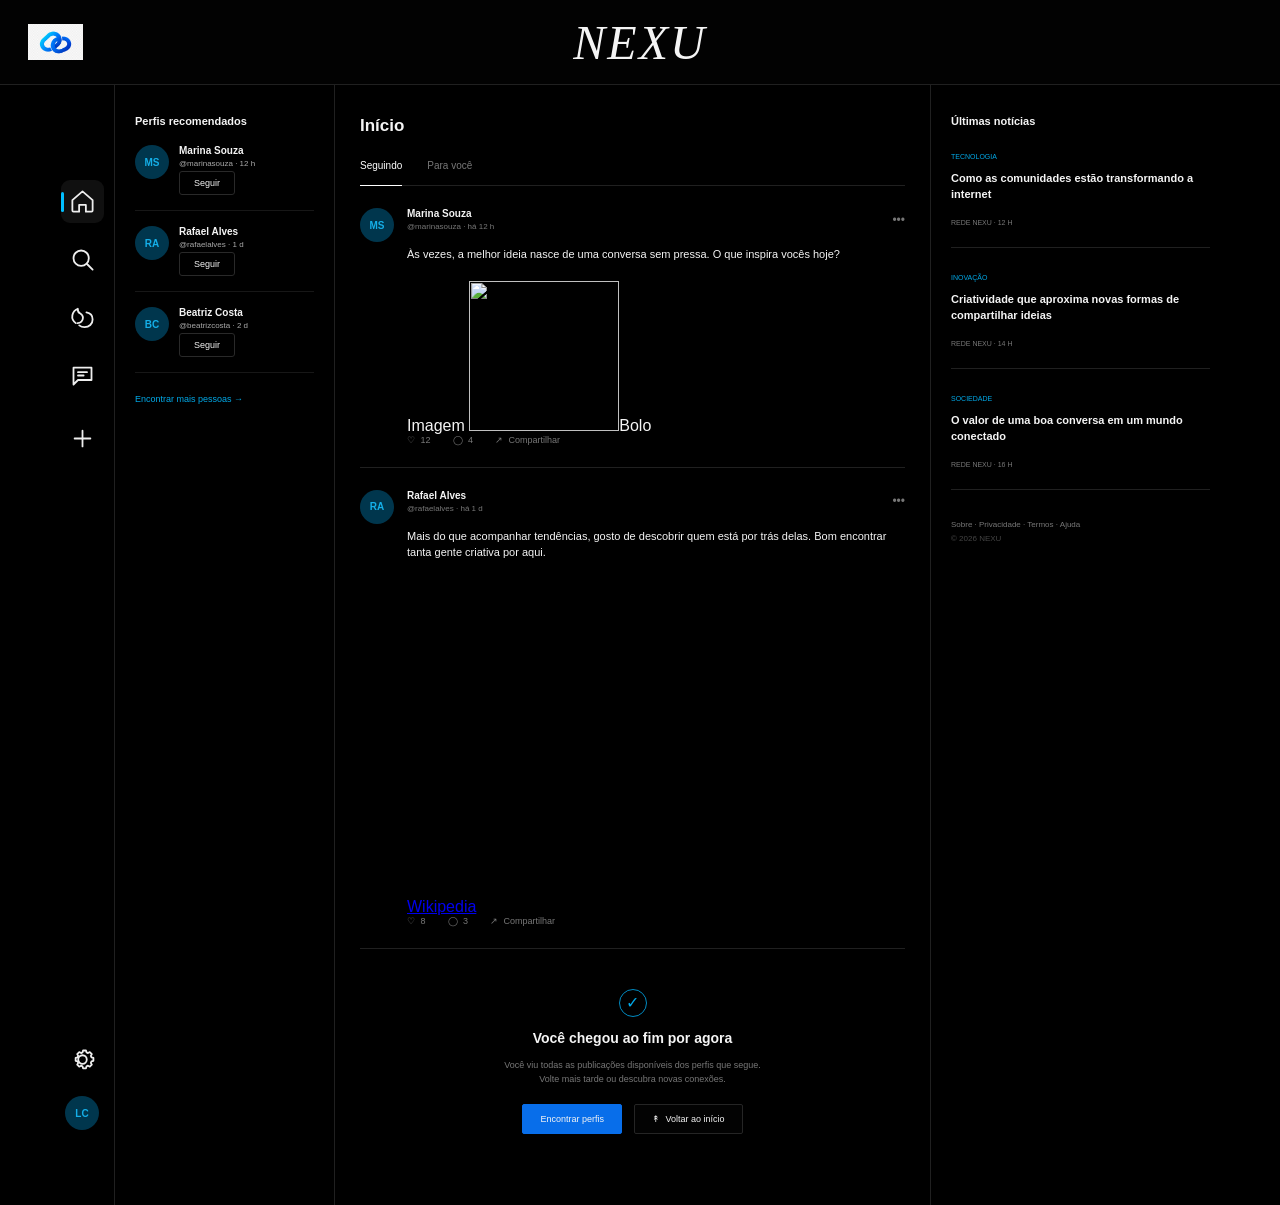
==== nexu-site-3-html/nexu-site-v2/index.html @ 4876ddcd "Initial commit Created from https://vercel.com/new" ====
<!DOCTYPE html>
<html lang="pt-BR">
<head>
  <meta charset="UTF-8">
  <meta name="viewport" content="width=device-width, initial-scale=1.0">
  <title>NEXU — Rede Social</title>
  <!-- colocar icone -->
  <link rel="icon" type="image/png" href="./logo.png">
  <link rel="stylesheet" href="style.css">
  <a href="#inicio" class="logo"></a>
</head>
<body>
  <!-- colocar icone -->
  <header class="topbar">
    <div class="brand-mark" aria-label="Nexu">
        <img src="./logo.png" alt="Logo NEXU">
    </div>
    <div class="brand">NEXU</div>
  </header>

  <div class="layout">
    <aside class="sidebar">
      <nav class="main-nav">
        <a class="nav-btn active" href="index.html" data-page="home" title="Início" aria-label="Início">
          <svg viewBox="0 0 24 24"><path d="M3 10.8 12 3l9 7.8v9.2a1 1 0 0 1-1 1h-5v-6H9v6H4a1 1 0 0 1-1-1z"/></svg>
        </a>
        <button class="nav-btn" data-page="search" title="Pesquisar" aria-label="Pesquisar">
          <svg viewBox="0 0 24 24"><circle cx="10.8" cy="10.8" r="6.8"/><path d="m16 16 5 5"/></svg>
        </button>
        <a class="nav-btn" href="comunidades.html" data-page="communities" title="Comunidades" aria-label="Comunidades">
          <svg viewBox="0 0 24 24"><path d="M6 17c-2.3-1.7-3.5-4.2-3-7 .5-2.7 2.3-4.8 4.8-5.8-.2 2.2.6 3.4 2.2 4.2 1.5.8 2.4 2.1 2.4 3.9 0 2.6-2.1 4.7-4.7 4.7"/><path d="M15.5 7.5c3.4.6 5.5 3.2 5.5 6.2 0 4.1-3.1 6.8-7.2 6.8-1.8 0-3.4-.5-4.7-1.5"/></svg>
        </a>
        <a class="nav-btn" href="mensagens.html" data-page="messages" title="Mensagens" aria-label="Mensagens">
          <svg viewBox="0 0 24 24"><path d="M4 5h16v11H8l-4 4z"/><path d="M8 9h8M8 12h5"/></svg>
        </a>
        <button class="nav-btn plus" data-page="create" title="Criar publicação" aria-label="Criar publicação">
          <svg viewBox="0 0 24 24"><path d="M12 5v14M5 12h14"/></svg>
        </button>
      </nav>

      <div class="sidebar-bottom">
        <button class="nav-btn" data-page="settings" title="Configurações" aria-label="Configurações">
          <svg viewBox="0 0 24 24"><path d="M12 8.2a3.8 3.8 0 1 0 0 7.6 3.8 3.8 0 0 0 0-7.6Z"/><path d="m19.4 15 .9 1.6-1.8 1.8-1.6-.9-1.3.6-.5 1.7h-2.6l-.5-1.7-1.3-.6-1.6.9-1.8-1.8.9-1.6-.6-1.3-1.7-.5v-2.6l1.7-.5.6-1.3-.9-1.6 1.8-1.8 1.6.9 1.3-.6.5-1.7h2.6l.5 1.7 1.3.6 1.6-.9 1.8 1.8-.9 1.6.6 1.3 1.7.5v2.6l-1.7.5z"/></svg>
        </button>
        <div class="avatar avatar-user">LC</div>
      </div>
    </aside>

    <aside class="recommendations">
      <h3>Perfis recomendados</h3>

      <div class="profile">
        <div class="avatar">MS</div>
        <div class="profile-info">
          <strong>Marina Souza</strong>
          <span>@marinasouza · 12 h</span>
          <button>Seguir</button>
        </div>
      </div>

      <div class="profile">
        <div class="avatar">RA</div>
        <div class="profile-info">
          <strong>Rafael Alves</strong>
          <span>@rafaelalves · 1 d</span>
          <button>Seguir</button>
        </div>
      </div>

      <div class="profile">
        <div class="avatar">BC</div>
        <div class="profile-info">
          <strong>Beatriz Costa</strong>
          <span>@beatrizcosta · 2 d</span>
          <button>Seguir</button>
        </div>
      </div>

      <a class="more-link" href="#">Encontrar mais pessoas →</a>
    </aside>

    <main class="content">
      <section id="page-home" class="page active-page">
      <h2>Início</h2>

      <div class="tabs">
        <button class="tab active">Seguindo</button>
        <button class="tab">Para você</button>
      </div>

      <article class="post">
        <div class="avatar">MS</div>
        <div class="post-body">
          <div class="post-head">
            <div>
              <strong>Marina Souza</strong>
              <span>@marinasouza · há 12 h</span>
            </div>
            <button class="dots">•••</button>
          </div>
          <p>Às vezes, a melhor ideia nasce de uma conversa sem pressa. O que inspira vocês hoje?</p>
          Imagem
          <img src="https://areademulher.r7.com/wp-content/uploads/2020/04/como-fazer-bolo-receitas-simples-e-melhores-dicas-para-um-bolo-fofinho-1.jpg" alt="" height="150" width="150">Bolo</img><!-- alt serve para -->
          <!-- Video 
          <video src="" height="" width=""controls poster="">
          </video> -->

          <div class="post-actions">
            <button>♡ <span>12</span></button>
            <button>◯ <span>4</span></button>
            <button>↗ <span>Compartilhar</span></button>
          </div>
        </div>
      </article>

      <article class="post">
        <div class="avatar">RA</div>
        <div class="post-body">
          <div class="post-head">
            <div>
              <strong>Rafael Alves</strong>
              <span>@rafaelalves · há 1 d</span>
            </div>
            <button class="dots">•••</button>
          </div>
          <p>Mais do que acompanhar tendências, gosto de descobrir quem está por trás delas. Bom encontrar tanta gente criativa por aqui.</p>
          <iframe width="460" height="315" src="https://www.youtube.com/embed/L5iQ7WghEuM?si=6X_6wtij61qlppow&amp;controls=0" title="YouTube video player" frameborder="0" allow="accelerometer; autoplay; clipboard-write; encrypted-media; gyroscope; picture-in-picture; web-share" referrerpolicy="strict-origin-when-cross-origin" allowfullscreen></iframe>
          <a href="https://youtu.be/L5iQ7WghEuM?si=5yor7jtUPCg5--Iv">Wikipedia</a>
          <div class="post-actions">
            <button>♡ <span>8</span></button>
            <button>◯ <span>3</span></button>
            <button>↗ <span>Compartilhar</span></button>
          </div>
        </div>
      </article>

      <section class="end-feed">
        <div class="check">✓</div>
        <h3>Você chegou ao fim por agora</h3>
        <p>Você viu todas as publicações disponíveis dos perfis que segue.<br>Volte mais tarde ou descubra novas conexões.</p>
        <div>
          <button class="primary">Encontrar perfis</button>
          <button class="secondary">↟ &nbsp;Voltar ao início</button>
        </div>
      </section>
      </section>

      <section id="page-search" class="page">
        <h2>Busca</h2>
        <form class="search-form" id="searchForm">
          <svg viewBox="0 0 24 24"><circle cx="10.8" cy="10.8" r="6.8"/><path d="m16 16 5 5"/></svg>
          <input id="searchInput" type="text" value="fotografia noturna em marte" aria-label="Pesquisar">
          <button type="button" id="clearSearch" aria-label="Limpar busca">×</button>
        </form>
        <div class="search-tabs"><button class="search-tab active">Tudo</button><button class="search-tab">Perfis</button><button class="search-tab">Publicações</button></div>
        <div class="no-results">
          <div class="search-empty-icon"><svg viewBox="0 0 24 24"><circle cx="10.8" cy="10.8" r="6.8"/><path d="m16 16 5 5M9 9l4 4M13 9l-4 4"/></svg></div>
          <h3>Nenhum resultado encontrado</h3>
          <p>Não encontramos perfis ou publicações para <span id="searchedTerm">“fotografia noturna em marte”</span>. Tente<br>outros termos para continuar explorando.</p>
          <button class="primary adjust-search" id="adjustSearch"><span>⌕</span> Ajustar busca</button>
        </div>
        <div class="search-help"><h3>Uma busca diferente pode ajudar</h3><p>Confira a escrita dos termos. Use palavras mais simples ou busque pelo nome de um perfil.</p><div class="suggestions"><button data-term="Fotografia">Fotografia</button><button data-term="Criatividade">Criatividade</button><button data-term="Tecnologia">Tecnologia</button></div></div>
      </section>


      <section id="page-placeholder" class="page placeholder-page"><h2 id="placeholder-title">Criar publicação</h2><div class="placeholder-card"><div class="placeholder-symbol">N</div><h3>Área do projeto NEXU</h3><p>Esta área pode receber novas funções futuramente.</p></div></section>
    </main>

    <aside class="news">
      <h3>Últimas notícias</h3>

      <article class="news-item">
        <span>TECNOLOGIA</span>
        <h4>Como as comunidades estão transformando a internet</h4>
        <small>REDE NEXU · 12 H</small>
      </article>

      <article class="news-item">
        <span>INOVAÇÃO</span>
        <h4>Criatividade que aproxima novas formas de compartilhar ideias</h4>
        <small>REDE NEXU · 14 H</small>
      </article>

      <article class="news-item">
        <span>SOCIEDADE</span>
        <h4>O valor de uma boa conversa em um mundo conectado</h4>
        <small>REDE NEXU · 16 H</small>
      </article>

      <footer>Sobre · Privacidade · Termos · Ajuda<br><span>© 2026 NEXU</span></footer>
    </aside>
  </div>

  <script src="script.js"></script>
</body>
</html>
---- nexu-site-3-html/nexu-site-v2/style.css ----
*{
    box-sizing:border-box;
    margin:0;
    padding:0}
:root{
    --bg:#000;
    --panel:#030303;
    --line:#202020;
    --text:#f4f4f4;
    --muted:#858585;
    --blue:#087cff;
    --cyan:#00a9e8}
body{
    background:var(--bg);
    color:var(--text);
    font-family:Arial,Helvetica,sans-serif;
    min-height:100vh}
button,input{
    font:inherit}
button{
    background:none;
    border:0;
    color:inherit;
    cursor:pointer}
.topbar{
    height:85px;
    border-bottom:1px solid var(--line);
    display:flex;
    align-items:center;
    justify-content:center;
    background:#020202;
    position:relative}
.brand{
    font-family:"Brush Script MT","Segoe Script",cursive;
    font-size:48px;
    font-style:italic;
    letter-spacing:2px}
.brand-mark{
    position:absolute;
    left:28px;
    width:55px;
    height:40px}
    
/* Icone */
/* Área da imagem */
.brand-mark {
    position: absolute;
    left: 28px;
    width: 55px;
    height: 40px;
}
/* Imagem da logo */
.brand-mark img {
    display: block;
    width: 100%;
    height: 100%;
    object-fit: contain;
}

.brand-mark span:first-child{
    left:0;
    top:3px}
.brand-mark span:last-child{
    right:0;
    top:9px;
    transform:rotate(25deg)}
.layout{
    width:min(1180px,100%);
    margin:0 auto;
    display:grid;
    grid-template-columns:65px 220px minmax(480px,1fr) 300px;
    min-height:calc(100vh - 85px)}
.sidebar{
    border-right:1px solid var(--line);
    display:flex;
    flex-direction:column;
    justify-content:space-between;
    padding:95px 10px 75px}
.main-nav,.sidebar-bottom{
    display:flex;
    align-items:center;
    flex-direction:column;
    gap:15px}
.nav-btn{
    width:43px;
    height:43px;
    display:grid;
    place-items:center;
    border-radius:9px;
    position:relative}
.nav-btn:hover,.nav-btn.active{
    background:#101010}
.nav-btn.active:before{
    content:"";
    position:absolute;
    left:0;
    width:3px;
    height:20px;
    background:#00bfff;
    border-radius:2px}
.nav-btn svg{
    width:27px;
    height:27px;
    fill:none;
    stroke:#eee;
    stroke-width:1.6;
    stroke-linecap:round;
    stroke-linejoin:round}
.nav-btn.plus{
    margin-top:5px}
.avatar{
    width:34px;
    height:34px;
    flex:0 0 34px;
    border-radius:50%;
    display:grid;
    place-items:center;
    background:#00364d;
    color:#14afe8;
    font-size:10px;
    font-weight:bold}
avatar-user{
    background:#00334b}
.recommendations{
    border-right:1px solid var(--line);
    padding:30px 20px}
.recommendations h3,.news>h3{
    font-size:11px;
    margin-bottom:18px;
    font-weight:600}
.profile{
    display:flex;
    gap:10px;
    padding-bottom:15px;
    margin-bottom:15px;
    border-bottom:1px solid #171717}
.profile-info{
     min-width:0}
.profile-info strong{
    display:block;
    font-size:10px}
.profile-info span{
    display:block;
    color:#aaa;
    font-size:8px;
    margin:3px 0}
.profile-info small{
    display:block;
    color:#777;
    font-size:7px;
    margin:5px 0 9px}
.profile-info button{
    border:1px solid #292929;
    padding:6px 14px;
    font-size:9px;
    border-radius:3px}
.more-link{
    color:#00a9e8;
    font-size:9px;
    text-decoration:none}
.content{
    padding:31px 25px;
    min-width:0}
.page{
    display:none}
.active-page{
    display:block}
.content h2{
    font-size:17px;
    margin-bottom:24px}
.tabs{
    display:flex;
    gap:25px;
    border-bottom:1px solid var(--line)}
.tab{
    color:#777;
    font-size:10px;
    padding-bottom:14px;
    position:relative}
.tab.active{
    color:white}
.tab.active:after{
    content:"";
    position:absolute;
    left:0;
    right:0;
    bottom:-1px;
    height:1px;
    background:#fff}
.post{
    display:flex;
    gap:13px;
    padding:22px 0;
    border-bottom:1px solid var(--line)}
.post-body{
    min-width:0;
    width:100%}
.post-head{
    display:flex;
    justify-content:space-between;
    gap:10px}
.post-head strong{
    display:block;
    font-size:10px}
.post-head span{
    display:block;
    color:#777;
    font-size:8px;
    margin-top:3px}
.dots{
    color:#777;
    font-size:12px}
.post p{
    margin:15px 0 18px;
    font-size:11px;
    line-height:1.5}


/* Ações das publicações */
.post-actions {
    display: flex;
    gap: 22px;
}

.post-actions button {
    color: #777;
    font-size: 9px;
}

.post-actions .like.liked {
    color: #00a9e8;
}

.post-actions span {
    margin-left: 3px;
}

/* Final do feed */
.end-feed {
    text-align: center;
    padding: 40px 10px;
}

.check {
    width: 28px;
    height: 28px;
    border: 1px solid #008bc2;
    color: #00a9e8;
    border-radius: 50%;
    margin: 0 auto 13px;
    display: grid;
    place-items: center;
}

.end-feed h3 {
    font-size: 14px;
    margin-bottom: 12px;
}

.end-feed p {
    color: #777;
    font-size: 9px;
    line-height: 1.6;
    margin-bottom: 18px;
}

/* Botões */
.primary,
.secondary {
    padding: 9px 17px;
    font-size: 9px;
    border: 1px solid #252525;
    border-radius: 2px;
}

.primary {
    background: #086eea;
    border-color: #086eea;
    margin-right: 8px;
}

.secondary {
    background: #030303;
}

/* Notícias */
.news {
    border-left: 1px solid var(--line);
    padding: 30px 20px;
}

.news-item {
    padding: 0 0 18px;
    margin-bottom: 18px;
    border-bottom: 1px solid var(--line);
}

.news-item span {
    color: #00a9e8;
    font-size: 7px;
}

.news-item h4 {
    font-size: 11px;
    line-height: 1.45;
    margin: 8px 0;
}

.news-item small {
    color: #777;
    font-size: 7px;
}

.news footer {
    color: #777;
    font-size: 8px;
    line-height: 1.8;
    margin-top: 28px;
}

.news footer span {
    color: #444;
}

/* Formulário de pesquisa */
.search-form {
    height: 36px;
    border: 1px solid #252525;
    display: flex;
    align-items: center;
    padding: 0 11px;
    margin-bottom: 18px;
}

.search-form svg {
    width: 16px;
    height: 16px;
    fill: none;
    stroke: #888;
    stroke-width: 1.5;
    margin-right: 10px;
}

.search-form input {
    flex: 1;
    min-width: 0;
    background: transparent;
    border: 0;
    outline: 0;
    color: #ddd;
    font-size: 10px;
}

.search-form button {
    font-size: 17px;
    color: #777;
    padding-left: 10px;
}

/* Abas da pesquisa */
.search-tabs {
    display: flex;
    gap: 24px;
    border-bottom: 1px solid var(--line);
}

.search-tab {
    color: #777;
    font-size: 9px;
    padding: 0 0 12px;
    position: relative;
}

.search-tab.active {
    color: #fff;
}

.search-tab.active:after {
    content: "";
    position: absolute;
    bottom: -1px;
    left: 0;
    right: 0;
    height: 1px;
    background: #00bfff;
}

/* Nenhum resultado encontrado */
.no-results {
    text-align: center;
    padding: 60px 15px 64px;
    border-bottom: 1px solid var(--line);
}

.search-empty-icon {
    width: 50px;
    height: 50px;
    border-radius: 50%;
    background: #002d3e;
    margin: 0 auto 18px;
    display: grid;
    place-items: center;
}

.search-empty-icon svg {
    width: 22px;
    height: 22px;
    fill: none;
    stroke: #00bfff;
    stroke-width: 1.3;
    stroke-linecap: round;
}

.no-results h3 {
    font-size: 18px;
    margin-bottom: 12px;
}

.no-results p {
    font-size: 10px;
    color: #777;
    line-height: 1.55;
    margin-bottom: 15px;
}

.adjust-search {
    margin: 0;
}

.adjust-search span {
    font-size: 15px;
    vertical-align: -1px;
}

/* Ajuda da pesquisa */
.search-help {
    padding: 30px 16px;
}

.search-help h3 {
    font-size: 11px;
    margin-bottom: 9px;
}

.search-help p {
    font-size: 9px;
    color: #777;
    margin-bottom: 14px;
}

.suggestions {
    display: flex;
    gap: 7px;
}

.suggestions button {
    border: 1px solid #292929;
    padding: 8px 14px;
    font-size: 9px;
}

.suggestions button:hover {
    border-color: #00a9e8;
}

/* Páginas provisórias */
.placeholder-page {
    padding-top: 20px;
}

.placeholder-card {
    text-align: center;
    border: 1px solid #181818;
    padding: 70px 20px;
}

.placeholder-symbol {
    width: 48px;
    height: 48px;
    border: 1px solid #006b8e;
    border-radius: 50%;
    display: grid;
    place-items: center;
    margin: 0 auto 18px;
    color: #00a9e8;
}

.placeholder-card h3 {
    font-size: 15px;
    margin-bottom: 8px;
}

.placeholder-card p {
    color: #777;
    font-size: 10px;
}

/* Responsividade: telas médias */
@media (max-width: 1000px) {
    .layout {
        grid-template-columns: 60px 190px minmax(400px, 1fr);
    }

    .news {
        display: none;
    }
}

/* Responsividade: celulares */
@media (max-width: 650px) {
    .topbar {
        height: 60px;
    }

    .brand {
        font-size: 35px;
    }

    .brand-mark {
        left: 15px;
        transform: scale(.8);
    }

    .layout {
        display: block;
        min-height: auto;
    }

    .sidebar {
        position: fixed;
        z-index: 10;
        left: 0;
        bottom: 0;
        right: 0;
        height: 60px;
        border: 0;
        border-top: 1px solid var(--line);
        background: #030303;
        padding: 6px 10px;
        flex-direction: row;
        justify-content: center;
    }

    .main-nav,
    .sidebar-bottom {
        flex-direction: row;
        gap: 4px;
    }

    .sidebar-bottom .nav-btn:first-child {
        display: none;
    }

    .recommendations {
        display: none;
    }

    .content {
        padding: 24px 18px 85px;
    }
}
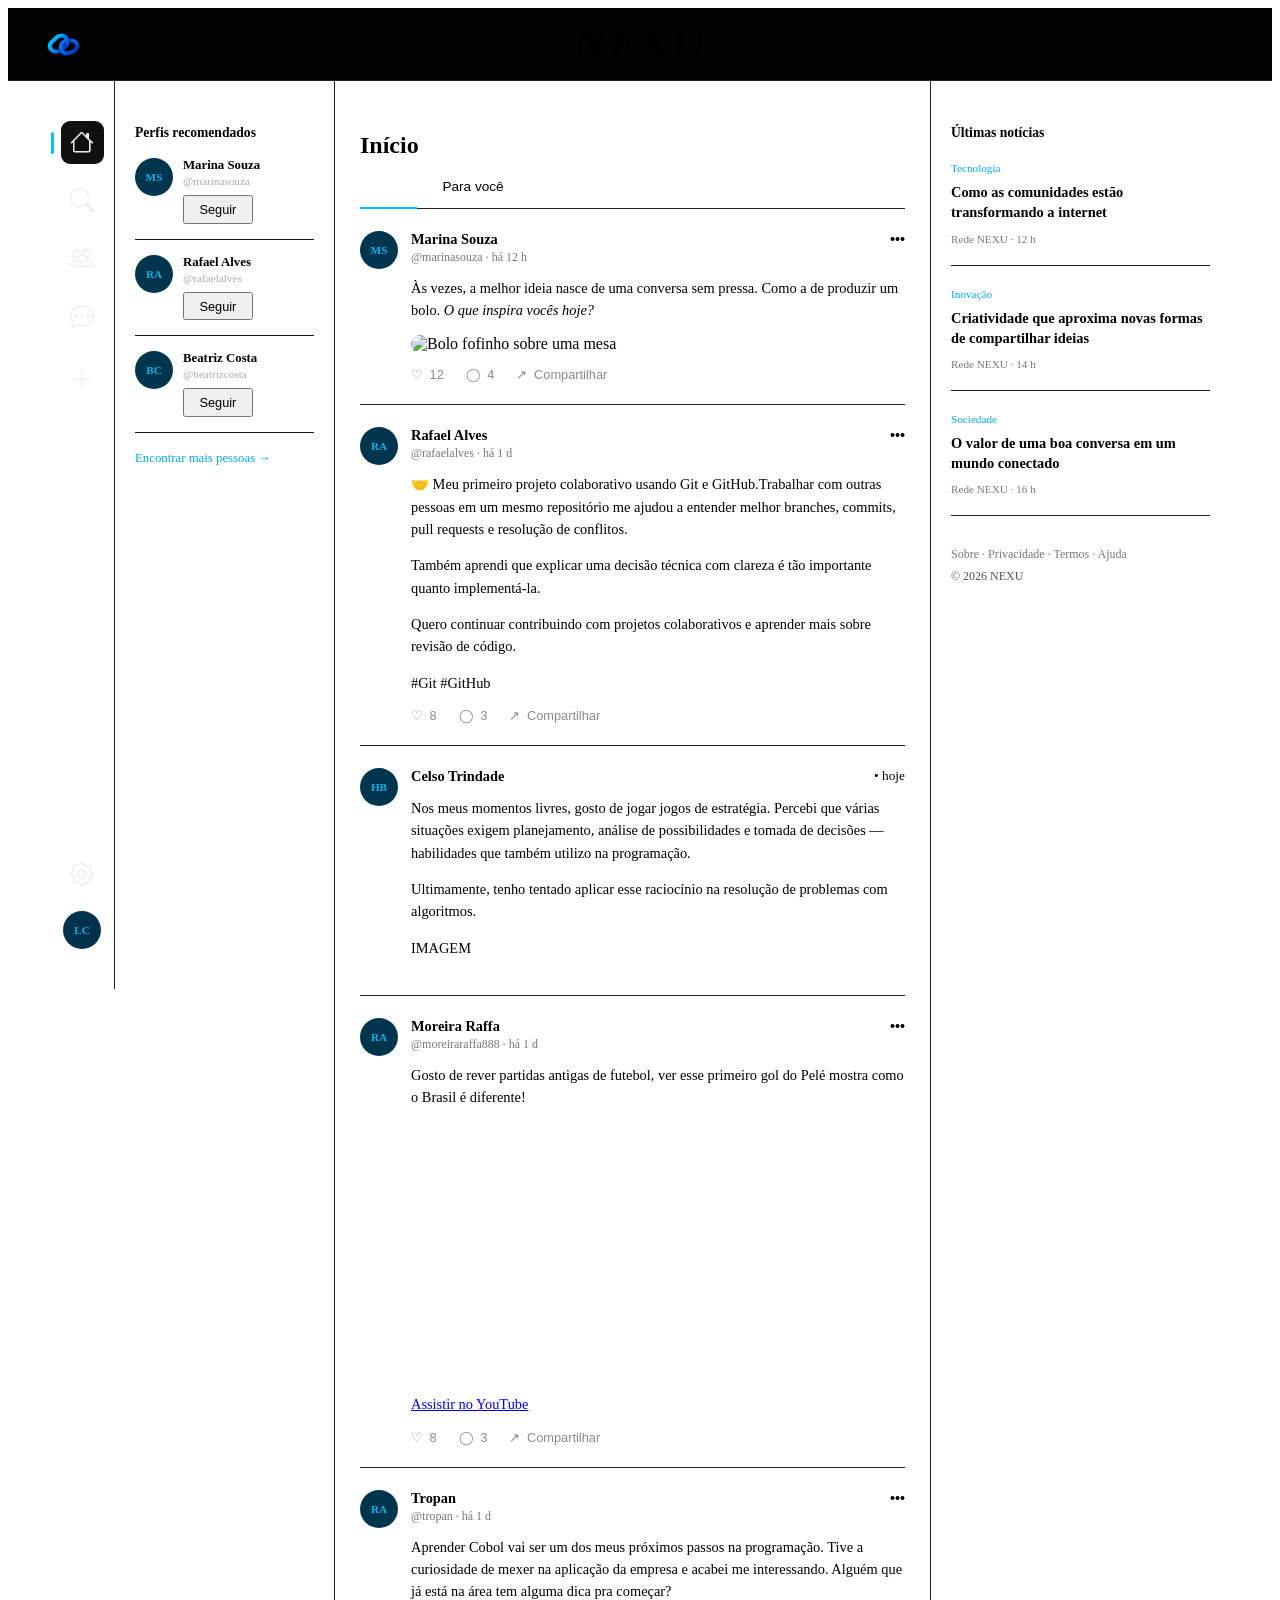
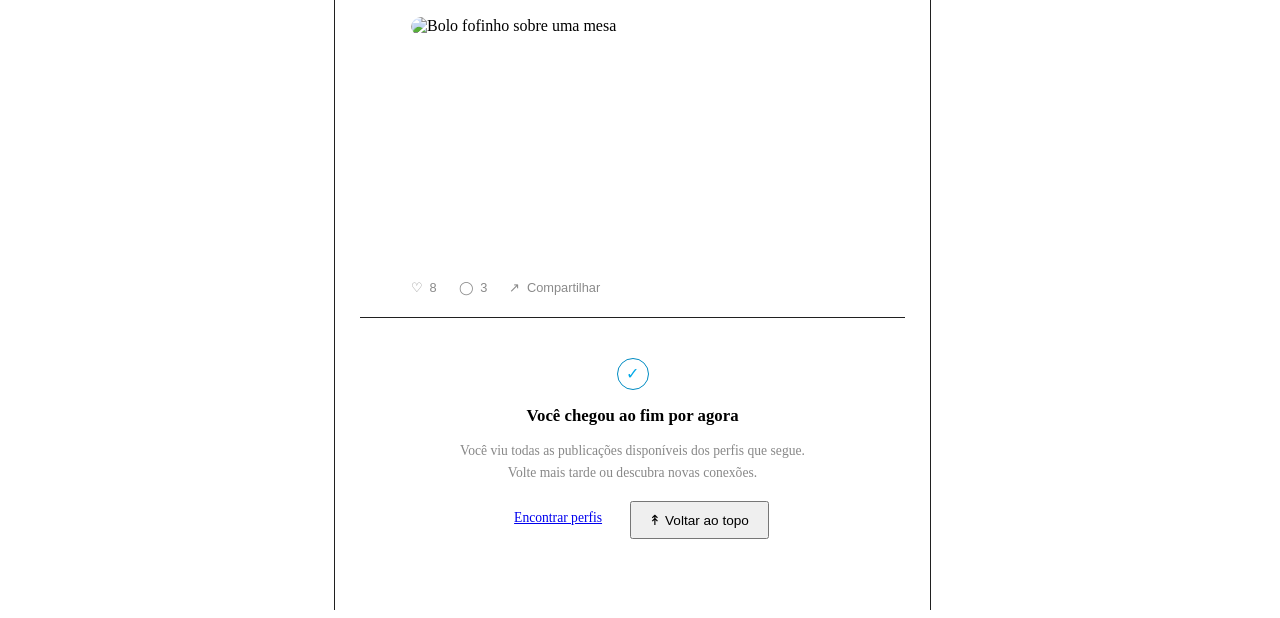
==== commit 6865751f: "Add files via upload" ====
--- a/nexu-site-3-html/nexu-site-v2/index.html
+++ b/nexu-site-3-html/nexu-site-v2/index.html
@@ -1,48 +1,48 @@
 <!DOCTYPE html>
-<html lang="pt-BR">
+<html lang="pt-BR" data-theme="dark">
 <head>
   <meta charset="UTF-8">
   <meta name="viewport" content="width=device-width, initial-scale=1.0">
   <title>NEXU — Rede Social</title>
-  <!-- colocar icone -->
-  <link rel="icon" type="image/png" href="./logo.png">
+  <link rel="icon" type="image/png" href="./img/logo.png">
+  <link rel="stylesheet" href="https://cdn.jsdelivr.net/npm/@picocss/pico@2.0.6/css/pico.min.css">
+  <link rel="stylesheet" href="https://cdn.jsdelivr.net/npm/bootstrap-icons@1.11.3/font/bootstrap-icons.min.css">
   <link rel="stylesheet" href="style.css">
-  <a href="#inicio" class="logo"></a>
 </head>
 <body>
-  <!-- colocar icone -->
   <header class="topbar">
-    <div class="brand-mark" aria-label="Nexu">
-        <img src="./logo.png" alt="Logo NEXU">
-    </div>
-    <div class="brand">NEXU</div>
+    <a class="brand-mark" href="index.html#inicio" aria-label="NEXU — ir para o início">
+      <img src="./img/logo.png" alt="Logo NEXU" onerror="this.style.display='none'">
+    </a>
+    <!-- <div class="brand">NEXU</div> -->
+    <h1 class="brand">NEXU</h1> 
   </header>
 
   <div class="layout">
     <aside class="sidebar">
-      <nav class="main-nav">
-        <a class="nav-btn active" href="index.html" data-page="home" title="Início" aria-label="Início">
-          <svg viewBox="0 0 24 24"><path d="M3 10.8 12 3l9 7.8v9.2a1 1 0 0 1-1 1h-5v-6H9v6H4a1 1 0 0 1-1-1z"/></svg>
-        </a>
-        <button class="nav-btn" data-page="search" title="Pesquisar" aria-label="Pesquisar">
-          <svg viewBox="0 0 24 24"><circle cx="10.8" cy="10.8" r="6.8"/><path d="m16 16 5 5"/></svg>
-        </button>
-        <a class="nav-btn" href="comunidades.html" data-page="communities" title="Comunidades" aria-label="Comunidades">
-          <svg viewBox="0 0 24 24"><path d="M6 17c-2.3-1.7-3.5-4.2-3-7 .5-2.7 2.3-4.8 4.8-5.8-.2 2.2.6 3.4 2.2 4.2 1.5.8 2.4 2.1 2.4 3.9 0 2.6-2.1 4.7-4.7 4.7"/><path d="M15.5 7.5c3.4.6 5.5 3.2 5.5 6.2 0 4.1-3.1 6.8-7.2 6.8-1.8 0-3.4-.5-4.7-1.5"/></svg>
-        </a>
-        <a class="nav-btn" href="mensagens.html" data-page="messages" title="Mensagens" aria-label="Mensagens">
-          <svg viewBox="0 0 24 24"><path d="M4 5h16v11H8l-4 4z"/><path d="M8 9h8M8 12h5"/></svg>
-        </a>
-        <button class="nav-btn plus" data-page="create" title="Criar publicação" aria-label="Criar publicação">
-          <svg viewBox="0 0 24 24"><path d="M12 5v14M5 12h14"/></svg>
-        </button>
+      <nav class="main-nav" aria-label="Navegação principal">
+        <a class="nav-btn" href="index.html#inicio" data-nav="home" title="Início" aria-label="Início">
+          <i class="bi bi-house"></i>
+        </a>
+        <a class="nav-btn" href="busca.html" data-nav="search" title="Pesquisar" aria-label="Pesquisar">
+          <i class="bi bi-search"></i>
+        </a>
+        <a class="nav-btn" href="comunidades.html" data-nav="communities" title="Comunidades" aria-label="Comunidades">
+          <i class="bi bi-people"></i>
+        </a>
+        <a class="nav-btn" href="mensagens.html" data-nav="messages" title="Mensagens" aria-label="Mensagens">
+          <i class="bi bi-chat-dots"></i>
+        </a>
+        <a class="nav-btn plus" href="index.html#criar" data-nav="create" title="Criar publicação" aria-label="Criar publicação">
+          <i class="bi bi-plus-lg"></i>
+        </a>
       </nav>
 
       <div class="sidebar-bottom">
-        <button class="nav-btn" data-page="settings" title="Configurações" aria-label="Configurações">
-          <svg viewBox="0 0 24 24"><path d="M12 8.2a3.8 3.8 0 1 0 0 7.6 3.8 3.8 0 0 0 0-7.6Z"/><path d="m19.4 15 .9 1.6-1.8 1.8-1.6-.9-1.3.6-.5 1.7h-2.6l-.5-1.7-1.3-.6-1.6.9-1.8-1.8.9-1.6-.6-1.3-1.7-.5v-2.6l1.7-.5.6-1.3-.9-1.6 1.8-1.8 1.6.9 1.3-.6.5-1.7h2.6l.5 1.7 1.3.6 1.6-.9 1.8 1.8-.9 1.6.6 1.3 1.7.5v2.6l-1.7.5z"/></svg>
-        </button>
-        <div class="avatar avatar-user">LC</div>
+        <a class="nav-btn" href="index.html#config" data-nav="settings" title="Configurações" aria-label="Configurações">
+          <i class="bi bi-gear"></i>
+        </a>
+        <div class="avatar avatar-user" title="Seu perfil">LC</div>
       </div>
     </aside>
 
@@ -53,8 +53,8 @@
         <div class="avatar">MS</div>
         <div class="profile-info">
           <strong>Marina Souza</strong>
-          <span>@marinasouza · 12 h</span>
-          <button>Seguir</button>
+          <span>@marinasouza</span>
+          <button class="follow-btn outline secondary">Seguir</button>
         </div>
       </div>
 
@@ -62,8 +62,8 @@
         <div class="avatar">RA</div>
         <div class="profile-info">
           <strong>Rafael Alves</strong>
-          <span>@rafaelalves · 1 d</span>
-          <button>Seguir</button>
+          <span>@rafaelalves</span>
+          <button class="follow-btn outline secondary">Seguir</button>
         </div>
       </div>
 
@@ -71,120 +71,177 @@
         <div class="avatar">BC</div>
         <div class="profile-info">
           <strong>Beatriz Costa</strong>
-          <span>@beatrizcosta · 2 d</span>
-          <button>Seguir</button>
-        </div>
-      </div>
-
-      <a class="more-link" href="#">Encontrar mais pessoas →</a>
+          <span>@beatrizcosta</span>
+          <button class="follow-btn outline secondary">Seguir</button>
+        </div>
+      </div>
+
+      <a class="more-link" href="index.html#busca">Encontrar mais pessoas →</a>
     </aside>
 
     <main class="content">
+      <!-- INÍCIO -->
       <section id="page-home" class="page active-page">
-      <h2>Início</h2>
-
-      <div class="tabs">
-        <button class="tab active">Seguindo</button>
-        <button class="tab">Para você</button>
-      </div>
-
-      <article class="post">
-        <div class="avatar">MS</div>
-        <div class="post-body">
-          <div class="post-head">
-            <div>
-              <strong>Marina Souza</strong>
-              <span>@marinasouza · há 12 h</span>
-            </div>
-            <button class="dots">•••</button>
-          </div>
-          <p>Às vezes, a melhor ideia nasce de uma conversa sem pressa. O que inspira vocês hoje?</p>
-          Imagem
-          <img src="https://areademulher.r7.com/wp-content/uploads/2020/04/como-fazer-bolo-receitas-simples-e-melhores-dicas-para-um-bolo-fofinho-1.jpg" alt="" height="150" width="150">Bolo</img><!-- alt serve para -->
-          <!-- Video 
-          <video src="" height="" width=""controls poster="">
-          </video> -->
-
-          <div class="post-actions">
-            <button>♡ <span>12</span></button>
-            <button>◯ <span>4</span></button>
-            <button>↗ <span>Compartilhar</span></button>
-          </div>
-        </div>
-      </article>
-
-      <article class="post">
-        <div class="avatar">RA</div>
-        <div class="post-body">
-          <div class="post-head">
-            <div>
-              <strong>Rafael Alves</strong>
-              <span>@rafaelalves · há 1 d</span>
-            </div>
-            <button class="dots">•••</button>
-          </div>
-          <p>Mais do que acompanhar tendências, gosto de descobrir quem está por trás delas. Bom encontrar tanta gente criativa por aqui.</p>
-          <iframe width="460" height="315" src="https://www.youtube.com/embed/L5iQ7WghEuM?si=6X_6wtij61qlppow&amp;controls=0" title="YouTube video player" frameborder="0" allow="accelerometer; autoplay; clipboard-write; encrypted-media; gyroscope; picture-in-picture; web-share" referrerpolicy="strict-origin-when-cross-origin" allowfullscreen></iframe>
-          <a href="https://youtu.be/L5iQ7WghEuM?si=5yor7jtUPCg5--Iv">Wikipedia</a>
-          <div class="post-actions">
-            <button>♡ <span>8</span></button>
-            <button>◯ <span>3</span></button>
-            <button>↗ <span>Compartilhar</span></button>
-          </div>
-        </div>
-      </article>
-
-      <section class="end-feed">
-        <div class="check">✓</div>
-        <h3>Você chegou ao fim por agora</h3>
-        <p>Você viu todas as publicações disponíveis dos perfis que segue.<br>Volte mais tarde ou descubra novas conexões.</p>
-        <div>
-          <button class="primary">Encontrar perfis</button>
-          <button class="secondary">↟ &nbsp;Voltar ao início</button>
-        </div>
+        <h1>Início</h1>
+
+        <div class="tabs" role="tablist">
+          <button class="tab plain active" role="tabpanel" aria-selected="true">Seguindo</button>
+          <button class="tab plain" role="tab" aria-selected="false">Para você</button>
+        </div>
+
+        <!-- POSTS -->
+        <article class="post">
+          <div class="avatar">MS</div>
+          <div class="post-body">
+            <div class="post-head">
+              <div>
+                <strong>Marina Souza</strong>
+                <span>@marinasouza · há 12 h</span>
+              </div>
+              <button class="dots plain" aria-label="Mais opções">•••</button>
+            </div>
+            <p>Às vezes, a melhor ideia nasce de uma conversa sem pressa. Como a de produzir um bolo. <em>O que inspira vocês hoje?</em></p>
+            <img class="post-img" src="https://areademulher.r7.com/wp-content/uploads/2020/04/como-fazer-bolo-receitas-simples-e-melhores-dicas-para-um-bolo-fofinho-1.jpg" alt="Bolo fofinho sobre uma mesa" loading="lazy">
+            <div class="post-actions">
+              <button class="like plain" aria-pressed="false">♡ <span>12</span></button>
+              <button class="plain">◯ <span>4</span></button>
+              <button class="plain">↗ <span>Compartilhar</span></button>
+            </div>
+          </div>
+        </article>
+
+        <article class="post">
+          <div class="avatar">RA</div>
+          <div class="post-body">
+            <div class="post-head">
+              <div>
+                <strong>Rafael Alves</strong>
+                <span>@rafaelalves · há 1 d</span>
+              </div>
+              <button class="dots plain" aria-label="Mais opções">•••</button>
+            </div>
+            <p>🤝 Meu primeiro projeto colaborativo usando Git e GitHub.Trabalhar com outras pessoas em um mesmo repositório me ajudou a entender melhor branches, commits, pull requests e resolução de conflitos.
+            <p>Também aprendi que explicar uma decisão técnica com clareza é tão importante quanto implementá-la.</p>
+            <p>Quero continuar contribuindo com projetos colaborativos e aprender mais sobre revisão de código.</p>
+            <p>#Git #GitHub</p>
+            <div class="post-actions">
+              <button class="like plain" aria-pressed="false">♡ <span>8</span></button>
+              <button class="plain">◯ <span>3</span></button>
+              <button class="plain">↗ <span>Compartilhar</span></button>
+            </div>
+          </div>
+        </article>
+
+        <article class="post">
+          <div class="avatar">HB</div>
+          <div class="post-body">
+            <div class="post-head">
+            <strong>Celso Trindade</strong>
+            <small>• hoje</small>
+          </div>
+          <p>Nos meus momentos livres, gosto de jogar jogos de estratégia. Percebi que várias situações exigem planejamento, análise de possibilidades e tomada de decisões — habilidades que também utilizo na programação.</p>
+          <p>Ultimamente, tenho tentado aplicar esse raciocínio na resolução de problemas com algoritmos.</p>
+          <p>IMAGEM</p>
+          </div>
+       </article>
+
+        <article class="post">
+          <div class="avatar">RA</div>
+          <div class="post-body">
+            <div class="post-head">
+              <div>
+                <strong>Moreira Raffa</strong>
+                <span>@moreiraraffa888 · há 1 d</span>
+              </div>
+              <button class="dots plain" aria-label="Mais opções">•••</button>
+            </div>
+            <p>Gosto de rever partidas antigas de futebol, ver esse primeiro gol do Pelé mostra como o Brasil é diferente!</p>
+            <div class="video-wrap">
+              <iframe src="https://www.youtube.com/embed/L5iQ7WghEuM?controls=0" title="Vídeo do YouTube" loading="lazy" allow="accelerometer; autoplay; clipboard-write; encrypted-media; gyroscope; picture-in-picture; web-share" referrerpolicy="strict-origin-when-cross-origin" allowfullscreen></iframe>
+            </div>
+            <p><a href="https://youtu.be/L5iQ7WghEuM" target="_blank" rel="noopener">Assistir no YouTube</a></p>
+            <div class="post-actions">
+              <button class="like plain" aria-pressed="false">♡ <span>8</span></button>
+              <button class="plain">◯ <span>3</span></button>
+              <button class="plain">↗ <span>Compartilhar</span></button>
+            </div>
+          </div>
+        </article>
+
+        <article class="post">
+          <div class="avatar">RA</div>
+          <div class="post-body">
+            <div class="post-head">
+              <div>
+                <strong>Tropan</strong>
+                <span>@tropan · há 1 d</span>
+              </div>
+              <button class="dots plain" aria-label="Mais opções">•••</button>
+            </div>
+            <p>Aprender Cobol vai ser um dos meus próximos passos na programação. Tive a curiosidade de mexer na aplicação da empresa e acabei me interessando. Alguém que já está na área tem alguma dica pra começar?</p>
+            <div class="video-wrap">
+              <img class="post-img" src="https://upload.wikimedia.org/wikipedia/commons/2/26/T_tetradactyla_1.jpg" alt="Bolo fofinho sobre uma mesa" loading="lazy">
+            </div>
+            <div class="post-actions">
+              <button class="like plain" aria-pressed="false">♡ <span>8</span></button>
+              <button class="plain">◯ <span>3</span></button>
+              <button class="plain">↗ <span>Compartilhar</span></button>
+            </div>
+          </div>
+        </article>
+
+        <section class="end-feed">
+          <div class="check">✓</div>
+          <h3>Você chegou ao fim por agora</h3>
+          <p>Você viu todas as publicações disponíveis dos perfis que segue.<br>Volte mais tarde ou descubra novas conexões.</p>
+          <div class="end-actions">
+            <a role="button" class="primary-link" href="index.html#busca">Encontrar perfis</a>
+            <button class="secondary back-top">↟ Voltar ao topo</button>
+          </div>
+        </section>
       </section>
+      <!-- CRIAR / CONFIGURAÇÕES (provisório) -->
+      <section id="page-placeholder" class="page placeholder-page">
+        <h2 id="placeholder-title">Criar publicação</h2>
+        <div class="placeholder-card">
+          <div class="placeholder-symbol">N</div>
+          <h3>Área do projeto NEXU</h3>
+          <div class="message-list">
+          <article class="post message-item">
+            <div class="avatar">MS</div>
+            <div class="post-body">
+              <div class="post-head">
+                <div><strong>Marina Souza</strong><span>Hoje, 14:32</span></div>
+                <span class="message-status" title="Não lida">●</span>
+              </div>
+              <p>Oi! Tudo bem? Vi sua publicação e queria conversar sobre a ideia.</p>
+              <textarea name="text" rows="10" cols="50"></textarea>
+              <input type="file">
+            </div>
+          </article>
+        </div>
       </section>
-
-      <section id="page-search" class="page">
-        <h2>Busca</h2>
-        <form class="search-form" id="searchForm">
-          <svg viewBox="0 0 24 24"><circle cx="10.8" cy="10.8" r="6.8"/><path d="m16 16 5 5"/></svg>
-          <input id="searchInput" type="text" value="fotografia noturna em marte" aria-label="Pesquisar">
-          <button type="button" id="clearSearch" aria-label="Limpar busca">×</button>
-        </form>
-        <div class="search-tabs"><button class="search-tab active">Tudo</button><button class="search-tab">Perfis</button><button class="search-tab">Publicações</button></div>
-        <div class="no-results">
-          <div class="search-empty-icon"><svg viewBox="0 0 24 24"><circle cx="10.8" cy="10.8" r="6.8"/><path d="m16 16 5 5M9 9l4 4M13 9l-4 4"/></svg></div>
-          <h3>Nenhum resultado encontrado</h3>
-          <p>Não encontramos perfis ou publicações para <span id="searchedTerm">“fotografia noturna em marte”</span>. Tente<br>outros termos para continuar explorando.</p>
-          <button class="primary adjust-search" id="adjustSearch"><span>⌕</span> Ajustar busca</button>
-        </div>
-        <div class="search-help"><h3>Uma busca diferente pode ajudar</h3><p>Confira a escrita dos termos. Use palavras mais simples ou busque pelo nome de um perfil.</p><div class="suggestions"><button data-term="Fotografia">Fotografia</button><button data-term="Criatividade">Criatividade</button><button data-term="Tecnologia">Tecnologia</button></div></div>
-      </section>
-
-
-      <section id="page-placeholder" class="page placeholder-page"><h2 id="placeholder-title">Criar publicação</h2><div class="placeholder-card"><div class="placeholder-symbol">N</div><h3>Área do projeto NEXU</h3><p>Esta área pode receber novas funções futuramente.</p></div></section>
     </main>
 
     <aside class="news">
       <h3>Últimas notícias</h3>
 
       <article class="news-item">
-        <span>TECNOLOGIA</span>
+        <span>Tecnologia</span>
         <h4>Como as comunidades estão transformando a internet</h4>
-        <small>REDE NEXU · 12 H</small>
+        <small>Rede NEXU · 12 h</small>
       </article>
 
       <article class="news-item">
-        <span>INOVAÇÃO</span>
+        <span>Inovação</span>
         <h4>Criatividade que aproxima novas formas de compartilhar ideias</h4>
-        <small>REDE NEXU · 14 H</small>
+        <small>Rede NEXU · 14 h</small>
       </article>
 
       <article class="news-item">
-        <span>SOCIEDADE</span>
+        <span>Sociedade</span>
         <h4>O valor de uma boa conversa em um mundo conectado</h4>
-        <small>REDE NEXU · 16 H</small>
+        <small>Rede NEXU · 16 h</small>
       </article>
 
       <footer>Sobre · Privacidade · Termos · Ajuda<br><span>© 2026 NEXU</span></footer>
--- a/nexu-site-3-html/nexu-site-v2/style.css
+++ b/nexu-site-3-html/nexu-site-v2/style.css
@@ -1,561 +1,430 @@
-*{
-    box-sizing:border-box;
-    margin:0;
-    padding:0}
-:root{
-    --bg:#000;
-    --panel:#030303;
-    --line:#202020;
-    --text:#f4f4f4;
-    --muted:#858585;
-    --blue:#087cff;
-    --cyan:#00a9e8}
-body{
-    background:var(--bg);
-    color:var(--text);
-    font-family:Arial,Helvetica,sans-serif;
-    min-height:100vh}
-button,input{
-    font:inherit}
-button{
-    background:none;
-    border:0;
-    color:inherit;
-    cursor:pointer}
-.topbar{
-    height:85px;
-    border-bottom:1px solid var(--line);
-    display:flex;
-    align-items:center;
-    justify-content:center;
-    background:#020202;
-    position:relative}
-.brand{
-    font-family:"Brush Script MT","Segoe Script",cursive;
-    font-size:48px;
-    font-style:italic;
-    letter-spacing:2px}
-.brand-mark{
-    position:absolute;
-    left:28px;
-    width:55px;
-    height:40px}
-    
-/* Icone */
-/* Área da imagem */
+/* NEXU — camada de estilo por cima do Pico CSS (tema escuro) */
+
+:root[data-theme="dark"] {
+  --pico-background-color: #000;
+  --pico-color: #f4f4f4;
+  --pico-muted-color: #8a8a8a;
+  --pico-muted-border-color: #202020;
+  --pico-primary: #00a9e8;
+  --pico-primary-background: #087cff;
+  --pico-primary-hover-background: #2b8fff;
+  --pico-primary-underline: rgba(0, 169, 232, .4);
+  --pico-card-background-color: #050505;
+  --pico-card-border-color: #202020;
+  --pico-form-element-background-color: #050505;
+  --pico-form-element-border-color: #252525;
+  --pico-font-size: 100%;
+  --pico-spacing: 1rem;
+  --line: #202020;
+  --cyan: #00a9e8;
+}
+/*
+body {
+  min-height: 100vh;
+}
+
+
+h2 { font-size: 1.35rem; margin-bottom: 1.2rem; }
+h3 { font-size: 1rem; }
+
+/* Botões "limpos": anulam o visual padrão do Pico */
+
+.clearSearch{
+  display: block;
+  align-items: end;
+}
+
+.h1{
+  font-size: 2.5rem;
+  font-family: "Brush Script MT", "Segoe Script", cursive;
+  font-style: italic;
+  letter-spacing: 2px;
+  line-height: 1; 
+  display: inline;
+  align-items: center;
+  padding: 100%;
+  margin: 100%;
+}
+
+
+button.plain,
+button.plain:hover,
+button.plain:focus,
+button.plain:active {
+  background: none;
+  border: 0;
+  box-shadow: none;
+  width: auto;
+  margin: 0;
+  padding: 0;
+  color: inherit;
+  --pico-box-shadow: none;
+}
+button.plain:focus-visible { outline: 2px solid var(--cyan); outline-offset: 3px; }
+
+/* Botões pequenos (Seguir, Participar, sugestões) */
+.follow-btn, .join-community, .suggestions button {
+  width: auto;
+  margin: 0;
+  padding: .3rem .9rem;
+  font-size: .8rem;
+  --pico-border-radius: 4px;
+}
+
+/* ---------- Topo ---------- */
+.topbar {
+  height: 72px;
+  border-bottom: 1px solid var(--line);
+  display: flex;
+  align-items: center;
+  justify-content: center;
+  background: #020202;
+  position: relative;
+}
+.brand {
+  font-family: "Brush Script MT", "Segoe Script", cursive;
+  font-size: 2.8rem;
+  font-style: italic;
+  letter-spacing: 2px;
+  line-height: 1;
+}
 .brand-mark {
-    position: absolute;
-    left: 28px;
-    width: 55px;
-    height: 40px;
-}
-/* Imagem da logo */
+  position: absolute;
+  left: 28px;
+  width: 55px;
+  height: 40px;
+  display: block;
+}
 .brand-mark img {
-    display: block;
-    width: 100%;
-    height: 100%;
-    object-fit: contain;
-}
-
-.brand-mark span:first-child{
-    left:0;
-    top:3px}
-.brand-mark span:last-child{
-    right:0;
-    top:9px;
-    transform:rotate(25deg)}
-.layout{
-    width:min(1180px,100%);
-    margin:0 auto;
-    display:grid;
-    grid-template-columns:65px 220px minmax(480px,1fr) 300px;
-    min-height:calc(100vh - 85px)}
-.sidebar{
-    border-right:1px solid var(--line);
-    display:flex;
-    flex-direction:column;
-    justify-content:space-between;
-    padding:95px 10px 75px}
-.main-nav,.sidebar-bottom{
-    display:flex;
-    align-items:center;
-    flex-direction:column;
-    gap:15px}
-.nav-btn{
-    width:43px;
-    height:43px;
-    display:grid;
-    place-items:center;
-    border-radius:9px;
-    position:relative}
-.nav-btn:hover,.nav-btn.active{
-    background:#101010}
-.nav-btn.active:before{
-    content:"";
-    position:absolute;
-    left:0;
-    width:3px;
-    height:20px;
-    background:#00bfff;
-    border-radius:2px}
-.nav-btn svg{
-    width:27px;
-    height:27px;
-    fill:none;
-    stroke:#eee;
-    stroke-width:1.6;
-    stroke-linecap:round;
-    stroke-linejoin:round}
-.nav-btn.plus{
-    margin-top:5px}
-.avatar{
-    width:34px;
-    height:34px;
-    flex:0 0 34px;
-    border-radius:50%;
-    display:grid;
-    place-items:center;
-    background:#00364d;
-    color:#14afe8;
-    font-size:10px;
-    font-weight:bold}
-avatar-user{
-    background:#00334b}
-.recommendations{
-    border-right:1px solid var(--line);
-    padding:30px 20px}
-.recommendations h3,.news>h3{
-    font-size:11px;
-    margin-bottom:18px;
-    font-weight:600}
-.profile{
-    display:flex;
-    gap:10px;
-    padding-bottom:15px;
-    margin-bottom:15px;
-    border-bottom:1px solid #171717}
-.profile-info{
-     min-width:0}
-.profile-info strong{
-    display:block;
-    font-size:10px}
-.profile-info span{
-    display:block;
-    color:#aaa;
-    font-size:8px;
-    margin:3px 0}
-.profile-info small{
-    display:block;
-    color:#777;
-    font-size:7px;
-    margin:5px 0 9px}
-.profile-info button{
-    border:1px solid #292929;
-    padding:6px 14px;
-    font-size:9px;
-    border-radius:3px}
-.more-link{
-    color:#00a9e8;
-    font-size:9px;
-    text-decoration:none}
-.content{
-    padding:31px 25px;
-    min-width:0}
-.page{
-    display:none}
-.active-page{
-    display:block}
-.content h2{
-    font-size:17px;
-    margin-bottom:24px}
-.tabs{
-    display:flex;
-    gap:25px;
-    border-bottom:1px solid var(--line)}
-.tab{
-    color:#777;
-    font-size:10px;
-    padding-bottom:14px;
-    position:relative}
-.tab.active{
-    color:white}
-.tab.active:after{
-    content:"";
-    position:absolute;
-    left:0;
-    right:0;
-    bottom:-1px;
-    height:1px;
-    background:#fff}
-.post{
-    display:flex;
-    gap:13px;
-    padding:22px 0;
-    border-bottom:1px solid var(--line)}
-.post-body{
-    min-width:0;
-    width:100%}
-.post-head{
-    display:flex;
-    justify-content:space-between;
-    gap:10px}
-.post-head strong{
-    display:block;
-    font-size:10px}
-.post-head span{
-    display:block;
-    color:#777;
-    font-size:8px;
-    margin-top:3px}
-.dots{
-    color:#777;
-    font-size:12px}
-.post p{
-    margin:15px 0 18px;
-    font-size:11px;
-    line-height:1.5}
-
-
-/* Ações das publicações */
-.post-actions {
-    display: flex;
-    gap: 22px;
-}
-
-.post-actions button {
-    color: #777;
-    font-size: 9px;
-}
-
-.post-actions .like.liked {
-    color: #00a9e8;
-}
-
-.post-actions span {
-    margin-left: 3px;
-}
+  width: 100%;
+  height: 100%;
+  object-fit: contain;
+  display: block;
+}
+
+/* ---------- Layout ---------- */
+.layout {
+  width: min(1180px, 100%);
+  margin: 0 auto;
+  display: grid;
+  grid-template-columns: 65px 220px minmax(0, 1fr) 300px;
+  min-height: calc(100vh - 72px);
+}
+
+/* ---------- Barra lateral ---------- */
+.sidebar {
+  border-right: 1px solid var(--line);
+  display: flex;
+  flex-direction: column;
+  justify-content: space-between;
+  padding: 40px 10px 40px;
+  position: sticky;
+  top: 0;
+  height: calc(100vh - 72px);
+  align-self: start;
+}
+.main-nav, .sidebar-bottom {
+  display: flex;
+  align-items: center;
+  flex-direction: column;
+  gap: 15px;
+  margin: 0;
+  padding: 0;
+}
+.nav-btn {
+  width: 43px;
+  height: 43px;
+  display: grid;
+  place-items: center;
+  border-radius: 9px;
+  position: relative;
+  text-decoration: none;
+  background: none;
+}
+.nav-btn:hover { background: #101010; }
+.nav-btn.active { background: #101010; }
+.nav-btn.active::before {
+  content: "";
+  position: absolute;
+  left: -10px;
+  width: 3px;
+  height: 22px;
+  background: #00bfff;
+  border-radius: 2px;
+}
+.nav-btn i {
+  font-size: 1.5rem;
+  line-height: 1;
+  color: #eee;
+}
+.nav-btn.plus { margin-top: 5px; }
+
+.avatar {
+  width: 38px;
+  height: 38px;
+  flex: 0 0 38px;
+  border-radius: 50%;
+  display: grid;
+  place-items: center;
+  background: #00364d;
+  color: #14afe8;
+  font-size: .7rem;
+  font-weight: bold;
+}
+.avatar-user { background: #00334b; }
+
+/* ---------- Recomendações ---------- */
+.recommendations {
+  border-right: 1px solid var(--line);
+  padding: 30px 20px;
+}
+.recommendations h3, .news > h3 {
+  font-size: .85rem;
+  margin-bottom: 1.1rem;
+}
+.profile {
+  display: flex;
+  gap: 10px;
+  padding-bottom: 15px;
+  margin-bottom: 15px;
+  border-bottom: 1px solid #171717;
+}
+.profile-info { min-width: 0; }
+.profile-info strong { display: block; font-size: .8rem; }
+.profile-info span {
+  display: block;
+  color: #aaa;
+  font-size: .7rem;
+  margin: 2px 0 8px;
+}
+.more-link { color: var(--cyan); font-size: .8rem; text-decoration: none; }
+.more-link:hover { text-decoration: underline; }
+
+/* ---------- Conteúdo ---------- */
+.content { padding: 31px 25px; min-width: 0; }
+.page { display: none; }
+.active-page { display: block; }
+
+.tabs, .search-tabs {
+  display: flex;
+  gap: 25px;
+  border-bottom: 1px solid var(--line);
+}
+.tab, .search-tab {
+  color: #777;
+  font-size: .85rem;
+  padding-bottom: 14px !important;
+  position: relative;
+}
+.tab.active, .search-tab.active { color: #fff; }
+.tab.active::after, .search-tab.active::after {
+  content: "";
+  position: absolute;
+  left: 0;
+  right: 0;
+  bottom: -1px;
+  height: 2px;
+  background: #00bfff;
+}
+
+/* Posts — "article" do Pico sem aparência de cartão */
+article.post {
+  display: flex;
+  gap: 13px;
+  padding: 22px 0;
+  margin: 0;
+  background: none;
+  box-shadow: none;
+  border: 0;
+  border-bottom: 1px solid var(--line);
+  border-radius: 0;
+}
+.post-body { min-width: 0; width: 100%; }
+.post-head { display: flex; justify-content: space-between; gap: 10px; align-items: flex-start; }
+.post-head strong { display: block; font-size: .9rem; }
+.post-head span { display: block; color: #777; font-size: .75rem; margin-top: 2px; }
+.dots { color: #777; font-size: .9rem; }
+.post p { margin: 12px 0 14px; font-size: .9rem; line-height: 1.55; }
+
+.post-img {
+  display: block;
+  width: 100%;
+  max-width: 460px;
+  height: auto;
+  border-radius: 10px;
+  margin-bottom: 14px;
+}
+.video-wrap {
+  width: 100%;
+  max-width: 460px;
+  aspect-ratio: 16 / 9;
+  border-radius: 10px;
+  overflow: hidden;
+  margin-bottom: 4px;
+}
+.video-wrap iframe { width: 100%; height: 100%; border: 0; display: block; }
+
+.post-actions { display: flex; gap: 22px; }
+.post-actions button { color: #8a8a8a; font-size: .8rem; }
+.post-actions button:hover { color: #ddd; }
+.post-actions .like.liked { color: var(--cyan); }
+.post-actions span { margin-left: 3px; }
 
 /* Final do feed */
-.end-feed {
-    text-align: center;
-    padding: 40px 10px;
-}
-
+.end-feed { text-align: center; padding: 40px 10px; }
 .check {
-    width: 28px;
-    height: 28px;
-    border: 1px solid #008bc2;
-    color: #00a9e8;
-    border-radius: 50%;
-    margin: 0 auto 13px;
-    display: grid;
-    place-items: center;
-}
-
-.end-feed h3 {
-    font-size: 14px;
-    margin-bottom: 12px;
-}
-
-.end-feed p {
-    color: #777;
-    font-size: 9px;
-    line-height: 1.6;
-    margin-bottom: 18px;
-}
-
-/* Botões */
-.primary,
-.secondary {
-    padding: 9px 17px;
-    font-size: 9px;
-    border: 1px solid #252525;
-    border-radius: 2px;
-}
-
-.primary {
-    background: #086eea;
-    border-color: #086eea;
-    margin-right: 8px;
-}
-
-.secondary {
-    background: #030303;
-}
-
-/* Notícias */
-.news {
-    border-left: 1px solid var(--line);
-    padding: 30px 20px;
-}
-
-.news-item {
-    padding: 0 0 18px;
-    margin-bottom: 18px;
-    border-bottom: 1px solid var(--line);
-}
-
-.news-item span {
-    color: #00a9e8;
-    font-size: 7px;
-}
-
-.news-item h4 {
-    font-size: 11px;
-    line-height: 1.45;
-    margin: 8px 0;
-}
-
-.news-item small {
-    color: #777;
-    font-size: 7px;
-}
-
-.news footer {
-    color: #777;
-    font-size: 8px;
-    line-height: 1.8;
-    margin-top: 28px;
-}
-
-.news footer span {
-    color: #444;
-}
-
-/* Formulário de pesquisa */
+  width: 30px;
+  height: 30px;
+  border: 1px solid #008bc2;
+  color: var(--cyan);
+  border-radius: 50%;
+  margin: 0 auto 13px;
+  display: grid;
+  place-items: center;
+}
+.end-feed h3 { font-size: 1.05rem; margin-bottom: 10px; }
+.end-feed p { color: #888; font-size: .85rem; line-height: 1.6; margin-bottom: 18px; }
+.end-actions { display: flex; gap: 10px; justify-content: center; flex-wrap: wrap; }
+.end-actions > * { width: auto; margin: 0; font-size: .85rem; padding: .55rem 1.1rem; }
+.primary-link { font-size: .85rem; padding: .55rem 1.1rem; width: auto; }
+
+/* ---------- Notícias ---------- */
+.news { border-left: 1px solid var(--line); padding: 30px 20px; }
+article.news-item {
+  padding: 0 0 18px;
+  margin: 0 0 18px;
+  background: none;
+  box-shadow: none;
+  border: 0;
+  border-bottom: 1px solid var(--line);
+  border-radius: 0;
+}
+.news-item span { color: var(--cyan); font-size: .7rem; }
+.news-item h4 { font-size: .9rem; line-height: 1.4; margin: 6px 0; }
+.news-item small { color: #777; font-size: .7rem; }
+.news footer { color: #777; font-size: .75rem; line-height: 1.8; margin-top: 28px; padding: 0; background: none; }
+.news footer span { color: #555; }
+
+/* ---------- Busca ---------- */
 .search-form {
-    height: 36px;
-    border: 1px solid #252525;
-    display: flex;
-    align-items: center;
-    padding: 0 11px;
-    margin-bottom: 18px;
-}
-
-.search-form svg {
-    width: 16px;
-    height: 16px;
-    fill: none;
-    stroke: #888;
-    stroke-width: 1.5;
-    margin-right: 10px;
-}
-
-.search-form input {
-    flex: 1;
-    min-width: 0;
-    background: transparent;
-    border: 0;
-    outline: 0;
-    color: #ddd;
-    font-size: 10px;
-}
-
-.search-form button {
-    font-size: 17px;
-    color: #777;
-    padding-left: 10px;
-}
-
-/* Abas da pesquisa */
-.search-tabs {
-    display: flex;
-    gap: 24px;
-    border-bottom: 1px solid var(--line);
-}
-
-.search-tab {
-    color: #777;
-    font-size: 9px;
-    padding: 0 0 12px;
-    position: relative;
-}
-
-.search-tab.active {
-    color: #fff;
-}
-
-.search-tab.active:after {
-    content: "";
-    position: absolute;
-    bottom: -1px;
+  display: flex;
+  align-items: center;
+  height: 44px;
+  border: 1px solid #252525;
+  border-radius: 6px;
+  padding: 0 12px;
+  margin-bottom: 18px;
+  background: var(--pico-form-element-background-color);
+}
+.search-form i {
+  flex: none;
+  font-size: 1rem;
+  color: #888;
+  margin-right: 10px;
+}
+.search-form input,
+.search-form input:focus {
+  flex: 1;
+  min-width: 0;
+  height: auto;
+  margin: 0;
+  padding: 0;
+  background: transparent;
+  border: 0;
+  box-shadow: none;
+  outline: 0;
+  color: #ddd;
+  font-size: .9rem;
+}
+.search-form:focus-within { border-color: var(--cyan); }
+.search-form button { font-size: 1.2rem; color: #777; padding-left: 10px !important; }
+
+.no-results { text-align: center; padding: 56px 15px; border-bottom: 1px solid var(--line); }
+.search-empty-icon {
+  width: 52px;
+  height: 52px;
+  border-radius: 50%;
+  background: #002d3e;
+  margin: 0 auto 18px;
+  display: grid;
+  place-items: center;
+}
+.search-empty-icon i {
+  font-size: 1.4rem;
+  color: #00bfff;
+}
+.no-results h3 { font-size: 1.2rem; margin-bottom: 10px; }
+.no-results p { font-size: .85rem; color: #888; line-height: 1.55; margin-bottom: 16px; }
+.adjust-search { width: auto; margin: 0; font-size: .85rem; padding: .55rem 1.1rem; }
+
+.search-help { padding: 30px 4px; }
+.search-help h3 { font-size: .9rem; margin-bottom: 8px; }
+.search-help p { font-size: .85rem; color: #888; margin-bottom: 14px; }
+.suggestions { display: flex; gap: 8px; flex-wrap: wrap; }
+
+/* ---------- Mensagens e comunidades ---------- */
+.message-status { color: var(--cyan) !important; font-size: .7rem !important; }
+.message-item:hover, .community-item:hover { background: #040404; }
+.message-item[hidden], .community-item[hidden] { display: none; }
+
+/* ---------- Páginas provisórias ---------- */
+.placeholder-page { padding-top: 20px; }
+.placeholder-card {
+  text-align: center;
+  border: 1px solid #181818;
+  border-radius: 8px;
+  padding: 60px 20px;
+}
+.placeholder-card[hidden] { display: none; }
+.placeholder-symbol {
+  width: 48px;
+  height: 48px;
+  border: 1px solid #006b8e;
+  border-radius: 50%;
+  display: grid;
+  place-items: center;
+  margin: 0 auto 18px;
+  color: var(--cyan);
+}
+.placeholder-card h3 { font-size: 1.05rem; margin-bottom: 8px; }
+.placeholder-card p { color: #888; font-size: .85rem; margin: 0; }
+
+/* ---------- Responsivo ---------- */
+@media (max-width: 1000px) {
+  .layout { grid-template-columns: 60px 190px minmax(0, 1fr); }
+  .news { display: none; }
+}
+
+@media (max-width: 650px) {
+  .topbar { height: 60px; }
+  .brand { font-size: 2.2rem; }
+  .brand-mark { left: 15px; transform: scale(.8); transform-origin: left center; }
+
+  .layout { display: block; min-height: auto; }
+
+  .sidebar {
+    position: fixed;
+    z-index: 10;
     left: 0;
     right: 0;
-    height: 1px;
-    background: #00bfff;
-}
-
-/* Nenhum resultado encontrado */
-.no-results {
-    text-align: center;
-    padding: 60px 15px 64px;
-    border-bottom: 1px solid var(--line);
-}
-
-.search-empty-icon {
-    width: 50px;
-    height: 50px;
-    border-radius: 50%;
-    background: #002d3e;
-    margin: 0 auto 18px;
-    display: grid;
-    place-items: center;
-}
-
-.search-empty-icon svg {
-    width: 22px;
-    height: 22px;
-    fill: none;
-    stroke: #00bfff;
-    stroke-width: 1.3;
-    stroke-linecap: round;
-}
-
-.no-results h3 {
-    font-size: 18px;
-    margin-bottom: 12px;
-}
-
-.no-results p {
-    font-size: 10px;
-    color: #777;
-    line-height: 1.55;
-    margin-bottom: 15px;
-}
-
-.adjust-search {
-    margin: 0;
-}
-
-.adjust-search span {
-    font-size: 15px;
-    vertical-align: -1px;
-}
-
-/* Ajuda da pesquisa */
-.search-help {
-    padding: 30px 16px;
-}
-
-.search-help h3 {
-    font-size: 11px;
-    margin-bottom: 9px;
-}
-
-.search-help p {
-    font-size: 9px;
-    color: #777;
-    margin-bottom: 14px;
-}
-
-.suggestions {
-    display: flex;
-    gap: 7px;
-}
-
-.suggestions button {
-    border: 1px solid #292929;
-    padding: 8px 14px;
-    font-size: 9px;
-}
-
-.suggestions button:hover {
-    border-color: #00a9e8;
-}
-
-/* Páginas provisórias */
-.placeholder-page {
-    padding-top: 20px;
-}
-
-.placeholder-card {
-    text-align: center;
-    border: 1px solid #181818;
-    padding: 70px 20px;
-}
-
-.placeholder-symbol {
-    width: 48px;
-    height: 48px;
-    border: 1px solid #006b8e;
-    border-radius: 50%;
-    display: grid;
-    place-items: center;
-    margin: 0 auto 18px;
-    color: #00a9e8;
-}
-
-.placeholder-card h3 {
-    font-size: 15px;
-    margin-bottom: 8px;
-}
-
-.placeholder-card p {
-    color: #777;
-    font-size: 10px;
-}
-
-/* Responsividade: telas médias */
-@media (max-width: 1000px) {
-    .layout {
-        grid-template-columns: 60px 190px minmax(400px, 1fr);
-    }
-
-    .news {
-        display: none;
-    }
-}
-
-/* Responsividade: celulares */
-@media (max-width: 650px) {
-    .topbar {
-        height: 60px;
-    }
-
-    .brand {
-        font-size: 35px;
-    }
-
-    .brand-mark {
-        left: 15px;
-        transform: scale(.8);
-    }
-
-    .layout {
-        display: block;
-        min-height: auto;
-    }
-
-    .sidebar {
-        position: fixed;
-        z-index: 10;
-        left: 0;
-        bottom: 0;
-        right: 0;
-        height: 60px;
-        border: 0;
-        border-top: 1px solid var(--line);
-        background: #030303;
-        padding: 6px 10px;
-        flex-direction: row;
-        justify-content: center;
-    }
-
-    .main-nav,
-    .sidebar-bottom {
-        flex-direction: row;
-        gap: 4px;
-    }
-
-    .sidebar-bottom .nav-btn:first-child {
-        display: none;
-    }
-
-    .recommendations {
-        display: none;
-    }
-
-    .content {
-        padding: 24px 18px 85px;
-    }
-}  
+    bottom: 0;
+    top: auto;
+    height: 60px;
+    border: 0;
+    border-top: 1px solid var(--line);
+    background: #030303;
+    padding: 6px 10px;
+    flex-direction: row;
+    justify-content: center;
+  }
+  .main-nav, .sidebar-bottom { flex-direction: row; gap: 4px; }
+  .sidebar-bottom .nav-btn { display: none; }
+  .nav-btn.active::before { left: 50%; top: -6px; width: 20px; height: 3px; transform: translateX(-50%); }
+
+  .recommendations { display: none; }
+  .content { padding: 24px 18px 85px; }
+}
+
+@media (prefers-reduced-motion: reduce) {
+  html { scroll-behavior: auto; }
+}
